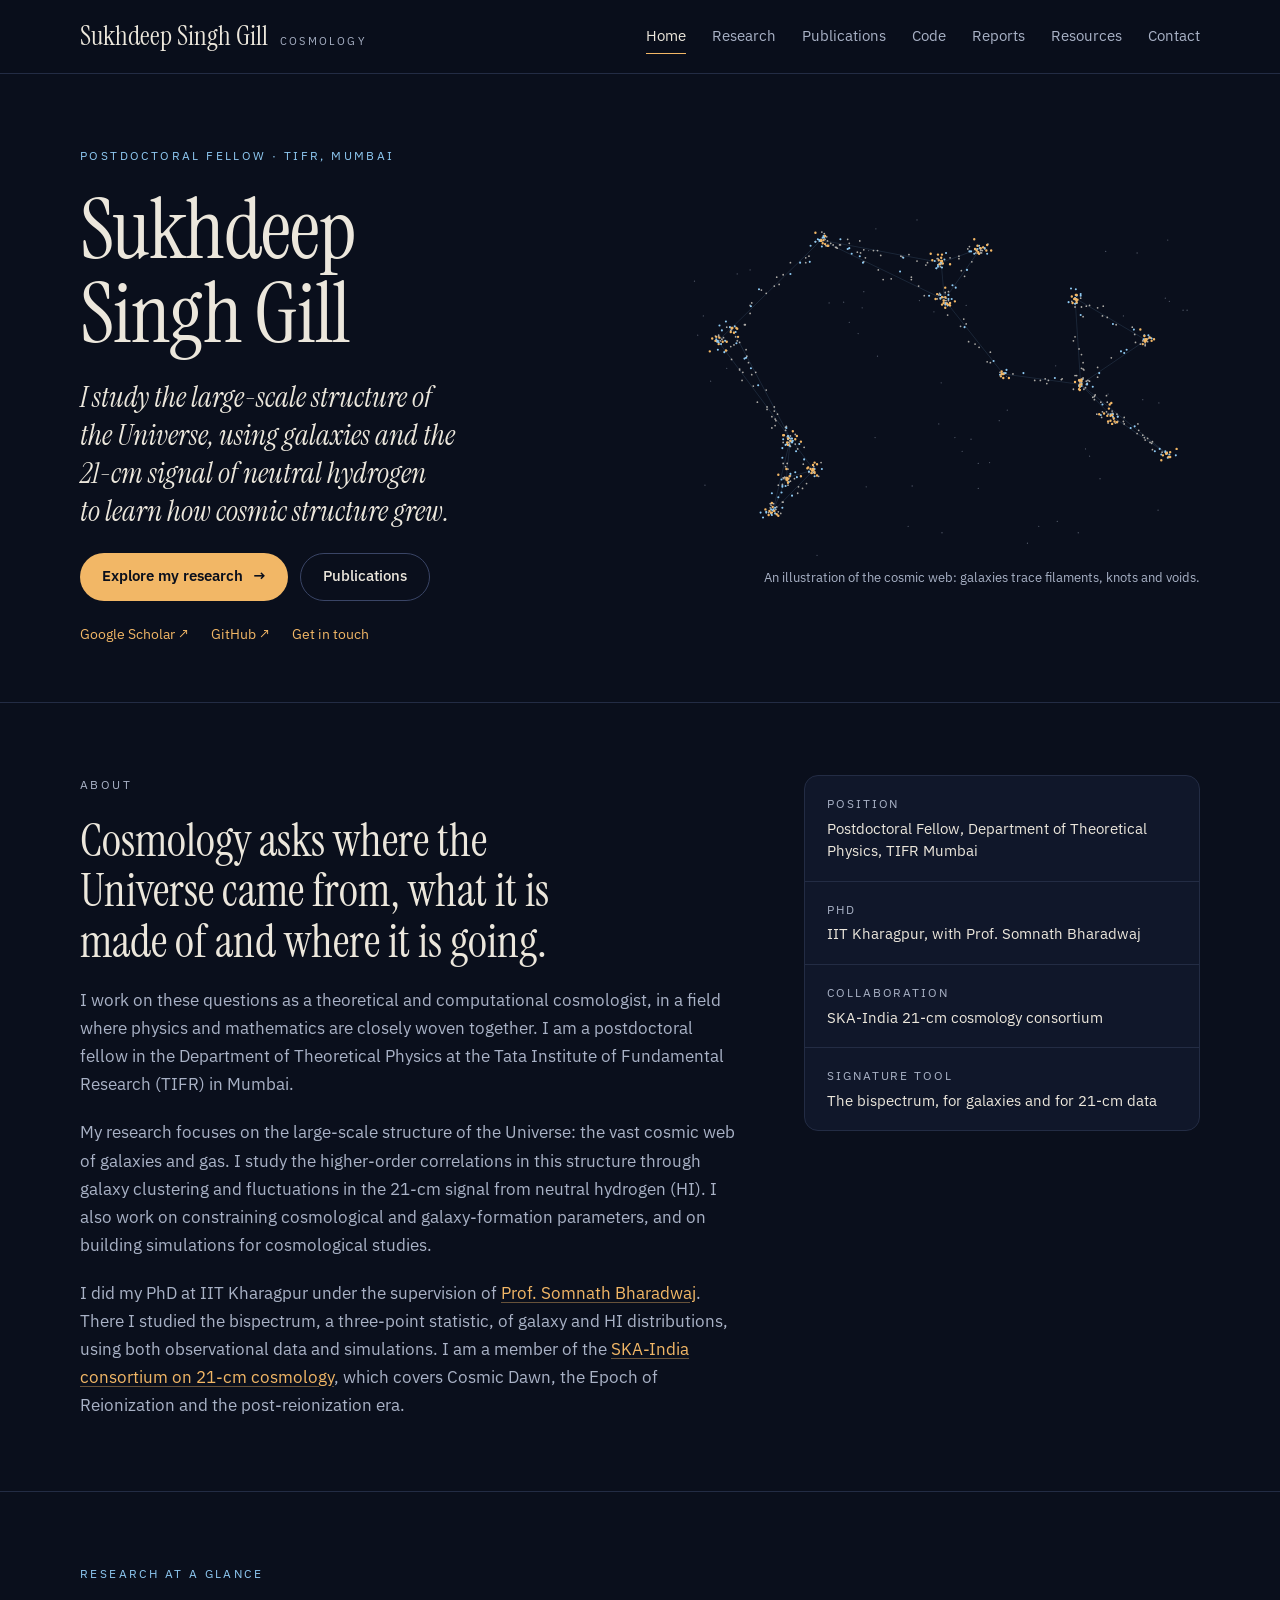
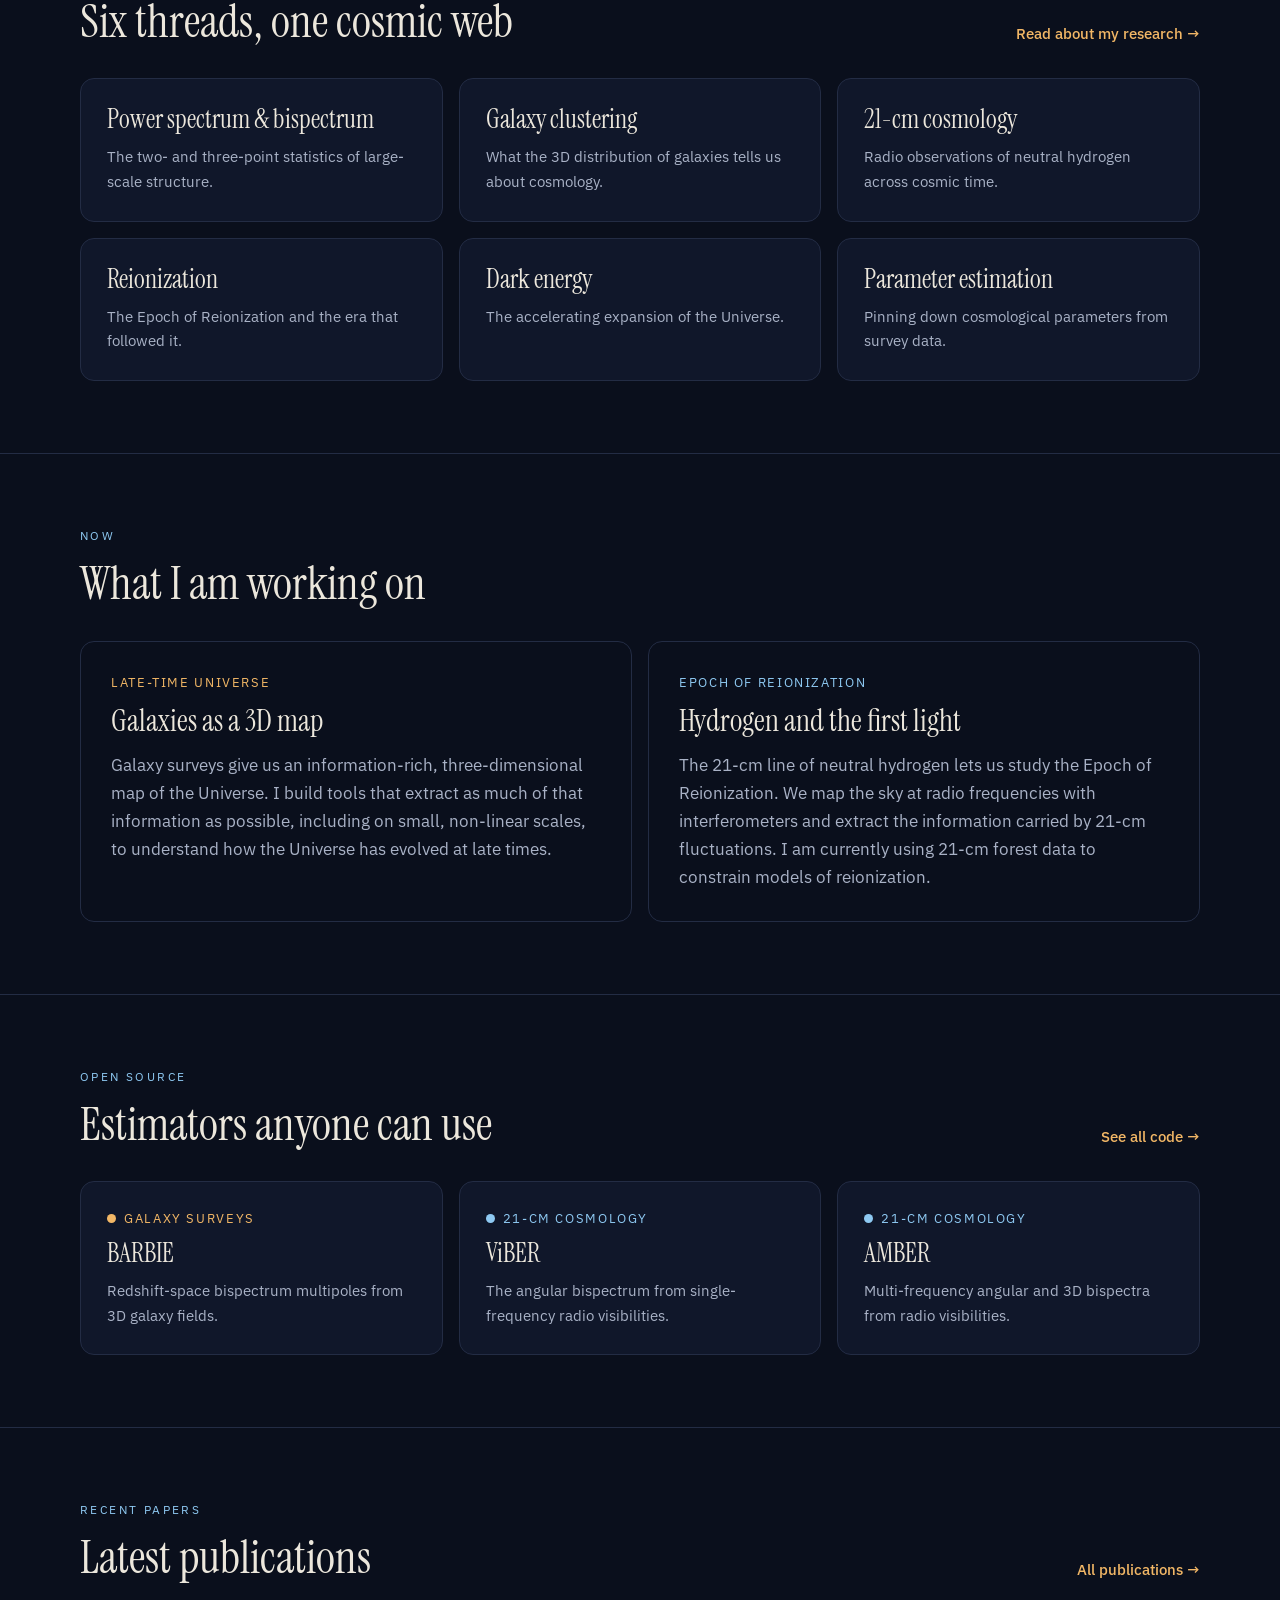
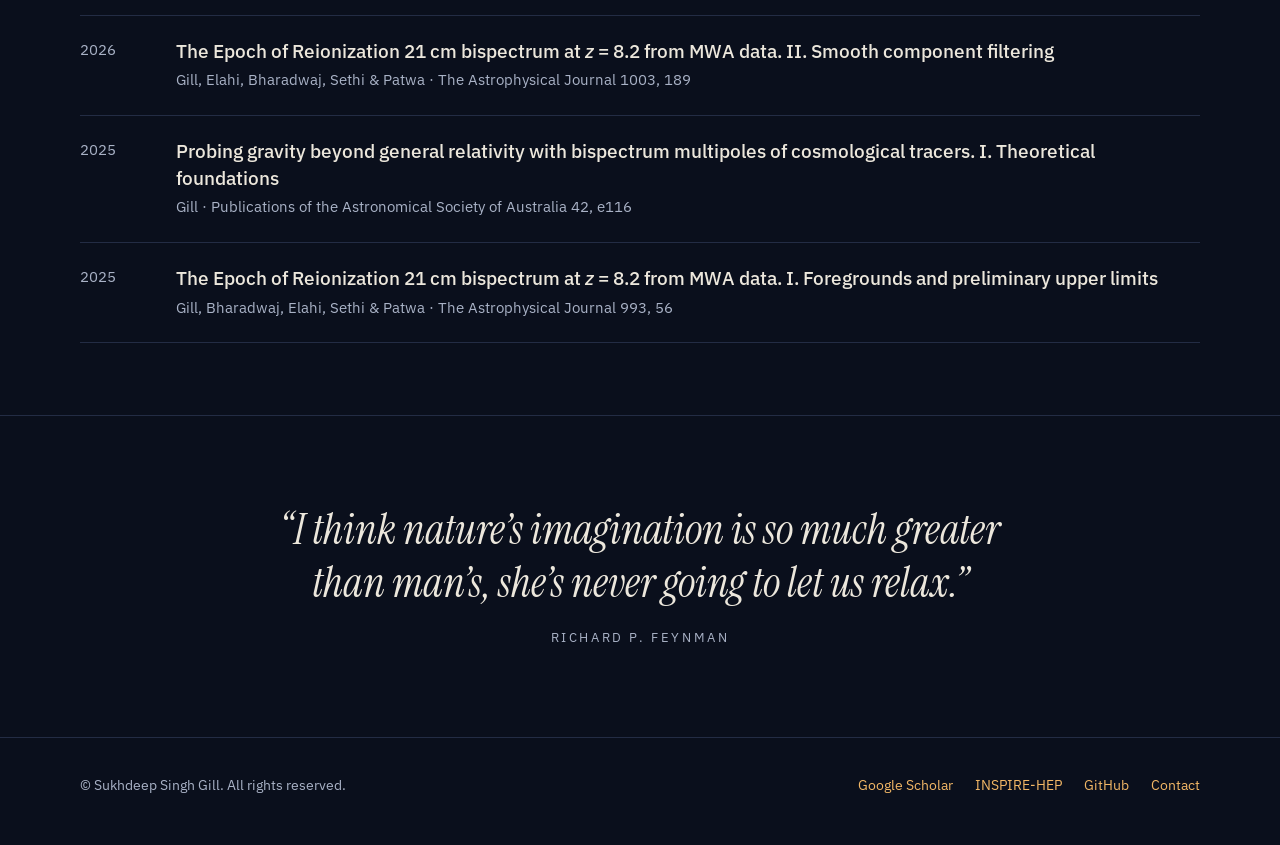
==== index.html @ 11297607 "Launch personal research website Seven pages (Home, Research, Publications, Code, Reports, Resources" ====
<!doctype html>
<html lang="en">
<head>
<meta charset="utf-8">
<meta name="viewport" content="width=device-width, initial-scale=1, viewport-fit=cover">
<title>Sukhdeep Singh Gill · Cosmology</title>
<meta name="description" content="Sukhdeep Singh Gill is a cosmologist at TIFR Mumbai studying the large-scale structure of the Universe with galaxy surveys and the 21-cm signal of neutral hydrogen.">
<meta name="author" content="Sukhdeep Singh Gill">
<meta name="theme-color" content="#0A0F1C">
<meta name="color-scheme" content="dark">
<meta property="og:type" content="website">
<meta property="og:title" content="Sukhdeep Singh Gill · Cosmology">
<meta property="og:description" content="Sukhdeep Singh Gill is a cosmologist at TIFR Mumbai studying the large-scale structure of the Universe with galaxy surveys and the 21-cm signal of neutral hydrogen.">
<meta property="og:url" content="https://sukhdeepsinghgill.github.io/">
<link rel="canonical" href="https://sukhdeepsinghgill.github.io/">
<link rel="icon" href="images/favicon.svg" type="image/svg+xml">
<link rel="preconnect" href="https://fonts.googleapis.com">
<link rel="preconnect" href="https://fonts.gstatic.com" crossorigin>
<link rel="stylesheet" href="https://fonts.googleapis.com/css2?family=IBM+Plex+Sans:ital,wght@0,400;0,500;0,600;1,400&amp;family=Instrument+Serif:ital@0;1&amp;family=STIX+Two+Text:ital,wght@0,400;0,700;1,400&amp;display=swap">
<link rel="stylesheet" href="assets/style.css">
<script>document.documentElement.classList.add('js');</script>
</head>
<body>
<a class="skip-link" href="#main">Skip to content</a>
<header class="site-header">
<div class="wrap">
<a class="brand" href="index.html"><span class="brand-name">Sukhdeep Singh Gill</span><span class="brand-tag">Cosmology</span></a>
<nav class="nav" aria-label="Main">
<a href="index.html" aria-current="page">Home</a>
<a href="research.html">Research</a>
<a href="publications.html">Publications</a>
<a href="code.html">Code</a>
<a href="reports.html">Reports</a>
<a href="resources.html">Resources</a>
<a href="contact.html">Contact</a>
</nav>
</div>
</header>
<main id="main">
<section class="hero">
<div class="wrap">
<div class="hero-text">
<p class="eyebrow rise">Postdoctoral Fellow · TIFR, Mumbai</p>
<h1 class="display rise d1">Sukhdeep Singh Gill</h1>
<p class="lead rise d2">I study the large-scale structure of the Universe, using galaxies and the 21-cm signal of neutral hydrogen to learn how cosmic structure grew.</p>
<div class="actions rise d3">
<a class="btn btn-solid" href="research.html">Explore my research <span class="arrow" aria-hidden="true">→</span></a>
<a class="btn btn-ghost" href="publications.html">Publications</a>
</div>
<p class="inline-links muted rise d4">
<a href="https://scholar.google.com/citations?user=yd1vCpYAAAAJ&amp;hl=en">Google Scholar <span class="arrow ne" aria-hidden="true">↗</span></a>
<a href="https://github.com/sukhdeepsinghgill">GitHub <span class="arrow ne" aria-hidden="true">↗</span></a>
<a href="contact.html">Get in touch</a>
</p>
</div>
<figure class="hero-art rise d2">
<svg viewBox="0 0 640 440" role="img" aria-label="Illustration of the cosmic web: galaxies gathered along thin filaments, with dense knots where filaments meet and nearly empty voids between them.">
<g class="drift">
<path fill="none" stroke="#8EC9F2" stroke-opacity=".16" stroke-width="1" d="M368 56L319 74 M492 225L485 118 M323 120L368 56 M323 120L319 74 M492 225L530 264 M492 225L573 170 M132 292L161 331 M132 292L42 171 M170 46L319 74 M132 292L127 341 M396 212L492 225 M132 292L59 155 M161 331L127 341 M485 118L573 170 M492 225L599 311 M323 120L170 46 M127 341L110 383 M170 46L59 155 M599 311L530 264 M42 171L59 155 M396 212L323 120 M132 292L110 383 M161 331L110 383"/>
<path fill="none" stroke="#A9B2C6" stroke-opacity=".45" stroke-width="1.6" stroke-linecap="round" d="M13 97h0M17 164h0M24 140h0M26 350h0M33 221h0M53 205h0M66 88h0M82 83h0M165 437h0M180 124h0M198 123h0M205 148h0M216 162h0M221 130h0M223 110h0M226 352h0M229 59h0M237 291h0M238 32h0M240 190h0M278 401h0M283 351h0M289 21h0M292 121h0M310 135h0M316 274h0M319 223h0M320 409h0M324 113h0M336 291h0M345 308h0M350 127h0M356 293h0M365 323h0M365 354h0M379 322h0M391 270h0M400 215h0M401 257h0M426 422h0M440 401h0M461 202h0M463 395h0M489 409h0M491 222h0M498 305h0M503 314h0M516 342h0M523 60h0M526 237h0M545 140h0M562 62h0M569 244h0M588 381h0M589 248h0M597 118h0M600 46h0M602 122h0M619 133h0M624 133h0"/>
<path fill="none" stroke="#ECE7DC" stroke-opacity=".72" stroke-width="2.2" stroke-linecap="round" d="M39 165h0M43 164h0M43 166h0M45 171h0M47 169h0M49 167h0M53 154h0M53 183h0M58 158h0M58 178h0M59 157h0M59 194h0M60 155h0M62 176h0M64 166h0M66 171h0M69 173h0M69 206h0M69 207h0M72 220h0M73 210h0M75 151h0M76 151h0M77 182h0M78 190h0M80 198h0M82 127h0M82 137h0M84 124h0M84 213h0M86 227h0M89 210h0M91 247h0M96 108h0M102 112h0M102 232h0M103 253h0M103 256h0M105 384h0M107 373h0M107 378h0M108 375h0M109 265h0M109 279h0M111 373h0M111 382h0M112 103h0M112 253h0M112 258h0M113 268h0M113 276h0M114 270h0M114 380h0M115 92h0M115 377h0M116 262h0M117 350h0M117 383h0M118 101h0M120 385h0M122 349h0M122 371h0M123 89h0M123 297h0M123 323h0M123 341h0M123 371h0M124 342h0M125 340h0M126 278h0M126 282h0M126 327h0M127 277h0M128 290h0M128 323h0M129 289h0M129 330h0M129 350h0M130 297h0M130 342h0M131 292h0M131 299h0M132 74h0M132 289h0M132 302h0M132 338h0M132 345h0M134 296h0M137 342h0M138 287h0M138 299h0M141 305h0M141 360h0M142 352h0M147 354h0M148 324h0M149 303h0M151 68h0M151 74h0M152 348h0M155 66h0M155 334h0M159 335h0M161 327h0M163 48h0M167 339h0M169 47h0M170 45h0M170 322h0M171 36h0M171 47h0M174 38h0M175 45h0M176 53h0M177 42h0M178 47h0M182 50h0M185 52h0M188 55h0M189 55h0M190 56h0M193 52h0M194 52h0M203 45h0M205 50h0M215 61h0M218 47h0M219 62h0M223 58h0M223 73h0M225 68h0M235 59h0M240 59h0M241 83h0M244 65h0M247 95h0M257 94h0M269 66h0M271 67h0M279 64h0M282 92h0M282 95h0M289 72h0M291 103h0M298 115h0M300 77h0M302 74h0M313 81h0M314 69h0M314 119h0M315 69h0M316 76h0M316 114h0M317 112h0M318 74h0M318 76h0M318 79h0M318 119h0M320 72h0M320 75h0M320 116h0M322 117h0M323 121h0M324 111h0M325 118h0M325 121h0M326 124h0M327 139h0M328 110h0M328 121h0M330 68h0M341 66h0M341 69h0M343 153h0M344 84h0M347 144h0M348 91h0M350 150h0M352 57h0M353 172h0M354 54h0M357 73h0M361 175h0M362 57h0M362 62h0M366 179h0M368 57h0M368 59h0M368 62h0M369 62h0M370 59h0M371 55h0M373 57h0M376 197h0M377 51h0M380 185h0M380 198h0M392 210h0M394 212h0M397 212h0M408 212h0M435 220h0M442 220h0M448 218h0M450 224h0M452 220h0M468 219h0M469 218h0M481 122h0M483 171h0M483 231h0M485 129h0M485 166h0M485 214h0M487 114h0M487 124h0M487 214h0M490 181h0M490 219h0M490 220h0M490 226h0M491 222h0M492 118h0M493 129h0M493 188h0M493 205h0M493 222h0M495 141h0M495 198h0M495 206h0M495 217h0M495 218h0M496 207h0M496 231h0M498 229h0M499 128h0M499 221h0M499 225h0M501 220h0M503 127h0M503 221h0M507 241h0M509 240h0M509 244h0M510 238h0M512 262h0M513 130h0M513 204h0M513 216h0M517 247h0M518 266h0M519 140h0M519 259h0M520 128h0M524 239h0M524 259h0M525 142h0M525 247h0M526 262h0M526 273h0M530 192h0M531 258h0M531 261h0M532 261h0M533 268h0M535 273h0M536 151h0M537 262h0M538 265h0M538 271h0M545 271h0M546 266h0M546 274h0M556 154h0M559 163h0M560 173h0M562 286h0M563 274h0M564 282h0M566 175h0M569 171h0M569 288h0M571 291h0M572 175h0M572 177h0M572 294h0M575 172h0M575 292h0M576 168h0M577 166h0M578 297h0M579 167h0M580 298h0M581 296h0M581 306h0M593 309h0M599 309h0"/>
<path class="tw1" fill="none" stroke="#8EC9F2" stroke-width="2.6" stroke-linecap="round" d="M40 169h0M40 171h0M41 172h0M42 171h0M42 182h0M43 173h0M44 152h0M46 175h0M47 158h0M50 185h0M51 171h0M52 147h0M57 154h0M63 153h0M64 160h0M65 174h0M75 193h0M77 192h0M83 128h0M83 205h0M92 226h0M93 107h0M95 384h0M98 390h0M102 383h0M102 384h0M108 380h0M108 385h0M109 360h0M109 387h0M110 381h0M111 380h0M113 378h0M113 385h0M117 365h0M121 343h0M121 359h0M122 304h0M122 316h0M122 351h0M122 352h0M122 378h0M123 293h0M126 300h0M126 351h0M127 279h0M127 341h0M128 299h0M129 289h0M129 293h0M130 291h0M130 346h0M131 301h0M132 88h0M132 295h0M132 336h0M133 292h0M133 296h0M134 292h0M134 297h0M134 363h0M135 295h0M138 334h0M139 308h0M140 340h0M143 299h0M144 74h0M149 318h0M155 333h0M156 73h0M157 53h0M161 334h0M162 330h0M162 339h0M163 48h0M166 45h0M168 46h0M168 47h0M171 54h0M171 330h0M172 43h0M173 41h0M173 42h0M174 43h0M178 53h0M194 45h0M203 57h0M205 56h0M208 63h0M218 66h0M222 74h0M268 85h0M272 68h0M304 115h0M311 72h0M313 81h0M315 77h0M315 79h0M318 114h0M318 118h0M319 74h0M319 75h0M320 80h0M323 70h0M324 124h0M324 126h0M325 62h0M327 127h0M328 114h0M328 119h0M332 119h0M333 102h0M337 105h0M348 154h0M351 83h0M354 60h0M356 60h0M360 63h0M364 57h0M366 53h0M367 56h0M373 56h0M376 63h0M384 196h0M392 213h0M397 211h0M399 211h0M400 207h0M421 211h0M460 217h0M477 123h0M480 106h0M485 118h0M485 125h0M486 107h0M486 119h0M486 120h0M487 115h0M487 124h0M490 227h0M492 113h0M492 115h0M492 139h0M493 224h0M493 227h0M494 219h0M500 224h0M500 225h0M507 228h0M515 211h0M517 263h0M519 250h0M529 262h0M532 150h0M532 262h0M532 265h0M538 265h0M542 184h0M546 186h0M549 182h0M554 279h0M558 157h0M559 277h0M570 169h0M571 164h0M573 169h0M576 164h0M580 168h0M584 308h0M590 305h0M592 312h0M597 308h0M597 309h0M599 311h0M600 316h0M602 312h0M602 315h0M610 313h0"/>
<path class="tw2" fill="none" stroke="#F2B766" stroke-width="3" stroke-linecap="round" d="M32 184h0M35 168h0M39 171h0M40 166h0M43 175h0M44 167h0M48 172h0M52 183h0M53 172h0M58 160h0M59 155h0M60 155h0M62 161h0M65 155h0M66 156h0M67 166h0M101 380h0M105 387h0M106 382h0M108 384h0M109 372h0M109 384h0M110 377h0M112 382h0M115 386h0M117 337h0M117 388h0M123 288h0M124 288h0M127 330h0M127 341h0M127 343h0M128 297h0M128 341h0M128 344h0M129 292h0M129 300h0M129 342h0M129 347h0M131 339h0M132 295h0M135 283h0M138 293h0M140 289h0M145 296h0M145 339h0M153 329h0M154 328h0M157 330h0M158 335h0M159 332h0M160 325h0M160 330h0M161 331h0M162 322h0M162 334h0M162 335h0M163 37h0M165 324h0M165 338h0M170 46h0M170 47h0M172 50h0M173 46h0M175 41h0M175 51h0M178 53h0M179 53h0M306 63h0M308 71h0M312 119h0M314 113h0M315 64h0M316 71h0M317 76h0M319 68h0M319 72h0M320 64h0M320 72h0M320 117h0M320 126h0M321 75h0M322 121h0M322 124h0M324 105h0M324 117h0M324 130h0M326 125h0M328 126h0M330 76h0M330 124h0M330 127h0M336 122h0M360 45h0M361 57h0M363 59h0M364 53h0M365 61h0M365 62h0M366 63h0M368 56h0M371 55h0M375 59h0M376 52h0M381 59h0M393 215h0M394 209h0M394 212h0M395 212h0M396 212h0M396 217h0M403 217h0M481 116h0M482 124h0M484 119h0M485 119h0M485 222h0M486 114h0M486 119h0M487 114h0M487 121h0M487 123h0M488 120h0M490 220h0M490 231h0M491 220h0M491 225h0M491 228h0M491 232h0M492 225h0M493 219h0M493 221h0M493 225h0M515 262h0M521 261h0M525 264h0M526 271h0M527 255h0M528 250h0M529 264h0M529 270h0M530 248h0M531 263h0M531 274h0M533 267h0M534 271h0M537 272h0M566 157h0M569 175h0M571 165h0M571 171h0M572 169h0M572 171h0M572 172h0M573 171h0M574 169h0M578 167h0M580 171h0M583 169h0M592 319h0M594 313h0M598 311h0M599 310h0M601 315h0M603 309h0M603 315h0M611 305h0"/>
</g>
</svg>
<figcaption>An illustration of the cosmic web: galaxies trace filaments, knots and voids.</figcaption>
</figure>
</div>
</section>

<section class="section" aria-labelledby="about-h">
<div class="wrap split reveal">
<div class="main prose">
<p class="eyebrow">About</p>
<h2 id="about-h" class="h2">Cosmology asks where the Universe came from, what it is made of and where it is going.</h2>
<p>I work on these questions as a theoretical and computational cosmologist, in a field where physics and mathematics are closely woven together. I am a postdoctoral fellow in the Department of Theoretical Physics at the Tata Institute of Fundamental Research (TIFR) in Mumbai.</p>
<p>My research focuses on the large-scale structure of the Universe: the vast cosmic web of galaxies and gas. I study the higher-order correlations in this structure through galaxy clustering and fluctuations in the 21-cm signal from neutral hydrogen (HI). I also work on constraining cosmological and galaxy-formation parameters, and on building simulations for cosmological studies.</p>
<p>I did my PhD at IIT Kharagpur under the supervision of <a href="https://sites.google.com/view/somnathbharadwaj/home">Prof. Somnath Bharadwaj</a>. There I studied the bispectrum, a three-point statistic, of galaxy and HI distributions, using both observational data and simulations. I am a member of the <a href="https://sites.google.com/view/eor21cm-india/home">SKA-India consortium on 21-cm cosmology</a>, which covers Cosmic Dawn, the Epoch of Reionization and the post-reionization era.</p>
</div>
<aside class="side facts" aria-label="At a glance">
<div class="portrait"><img src="images/portrait.jpg" alt="Sukhdeep Singh Gill" onerror="this.parentElement.remove()"></div>
<dl>
<div><dt>Position</dt><dd>Postdoctoral Fellow, Department of Theoretical Physics, TIFR Mumbai</dd></div>
<div><dt>PhD</dt><dd>IIT Kharagpur, with Prof. Somnath Bharadwaj</dd></div>
<div><dt>Collaboration</dt><dd>SKA-India 21-cm cosmology consortium</dd></div>
<div><dt>Signature tool</dt><dd>The bispectrum, for galaxies and for 21-cm data</dd></div>
</dl>
</aside>
</div>
</section>

<section class="section" aria-labelledby="areas-h">
<div class="wrap reveal">
<div class="section-head">
<div class="stack">
<p class="eyebrow">Research at a glance</p>
<h2 id="areas-h" class="h2">Six threads, one cosmic web</h2>
</div>
<a class="more" href="research.html">Read about my research <span class="arrow" aria-hidden="true">→</span></a>
</div>
<div class="grid" style="--min: 320px">
<a class="card card-link" href="research.html#idea"><span class="card-title">Power spectrum &amp; bispectrum</span><span class="small muted">The two- and three-point statistics of large-scale structure.</span></a>
<a class="card card-link" href="research.html#built"><span class="card-title">Galaxy clustering</span><span class="small muted">What the 3D distribution of galaxies tells us about cosmology.</span></a>
<a class="card card-link" href="research.html#window"><span class="card-title">21-cm cosmology</span><span class="small muted">Radio observations of neutral hydrogen across cosmic time.</span></a>
<a class="card card-link" href="research.html#window"><span class="card-title">Reionization</span><span class="small muted">The Epoch of Reionization and the era that followed it.</span></a>
<a class="card card-link" href="research.html#idea"><span class="card-title">Dark energy</span><span class="small muted">The accelerating expansion of the Universe.</span></a>
<a class="card card-link" href="research.html#now"><span class="card-title">Parameter estimation</span><span class="small muted">Pinning down cosmological parameters from survey data.</span></a>
</div>
</div>
</section>

<section class="section" aria-labelledby="now-h">
<div class="wrap reveal">
<div class="section-head">
<div class="stack">
<p class="eyebrow">Now</p>
<h2 id="now-h" class="h2">What I am working on</h2>
</div>
</div>
<div class="grid" style="--min: 420px">
<article class="card plain">
<p class="tag amber">Late-time Universe</p>
<h3 class="h3">Galaxies as a 3D map</h3>
<p class="muted">Galaxy surveys give us an information-rich, three-dimensional map of the Universe. I build tools that extract as much of that information as possible, including on small, non-linear scales, to understand how the Universe has evolved at late times.</p>
</article>
<article class="card plain">
<p class="tag blue">Epoch of Reionization</p>
<h3 class="h3">Hydrogen and the first light</h3>
<p class="muted">The 21-cm line of neutral hydrogen lets us study the Epoch of Reionization. We map the sky at radio frequencies with interferometers and extract the information carried by 21-cm fluctuations. I am currently using 21-cm forest data to constrain models of reionization.</p>
</article>
</div>
</div>
</section>

<section class="section" aria-labelledby="code-h">
<div class="wrap reveal">
<div class="section-head">
<div class="stack">
<p class="eyebrow">Open source</p>
<h2 id="code-h" class="h2">Estimators anyone can use</h2>
</div>
<a class="more" href="code.html">See all code <span class="arrow" aria-hidden="true">→</span></a>
</div>
<div class="grid" style="--min: 300px">
<a class="card card-link" href="code.html#barbie"><span class="tag amber"><span class="dot amber"></span>Galaxy surveys</span><span class="card-title">BARBIE</span><span class="small muted">Redshift-space bispectrum multipoles from 3D galaxy fields.</span></a>
<a class="card card-link" href="code.html#viber"><span class="tag blue"><span class="dot blue"></span>21-cm cosmology</span><span class="card-title">ViBER</span><span class="small muted">The angular bispectrum from single-frequency radio visibilities.</span></a>
<a class="card card-link" href="code.html#amber"><span class="tag blue"><span class="dot blue"></span>21-cm cosmology</span><span class="card-title">AMBER</span><span class="small muted">Multi-frequency angular and 3D bispectra from radio visibilities.</span></a>
</div>
</div>
</section>

<section class="section" aria-labelledby="pubs-h">
<div class="wrap reveal">
<div class="section-head">
<div class="stack">
<p class="eyebrow">Recent papers</p>
<h2 id="pubs-h" class="h2">Latest publications</h2>
</div>
<a class="more" href="publications.html">All publications <span class="arrow" aria-hidden="true">→</span></a>
</div>
<ol class="rows">
<li class="pub-row"><span class="yr">2026</span><span class="body"><a href="https://doi.org/10.3847/1538-4357/ae66f4">The Epoch of Reionization 21 cm bispectrum at <i>z</i> = 8.2 from MWA data. II. Smooth component filtering</a><span class="small muted">Gill, Elahi, Bharadwaj, Sethi &amp; Patwa · The Astrophysical Journal 1003, 189</span></span></li>
<li class="pub-row"><span class="yr">2025</span><span class="body"><a href="https://doi.org/10.1017/pasa.2025.10078">Probing gravity beyond general relativity with bispectrum multipoles of cosmological tracers. I. Theoretical foundations</a><span class="small muted">Gill · Publications of the Astronomical Society of Australia 42, e116</span></span></li>
<li class="pub-row"><span class="yr">2025</span><span class="body"><a href="https://doi.org/10.3847/1538-4357/ae0463">The Epoch of Reionization 21 cm bispectrum at <i>z</i> = 8.2 from MWA data. I. Foregrounds and preliminary upper limits</a><span class="small muted">Gill, Bharadwaj, Elahi, Sethi &amp; Patwa · The Astrophysical Journal 993, 56</span></span></li>
</ol>
</div>
</section>

<section class="section quote" aria-label="Quotation">
<figure class="reveal">
<blockquote>“I think nature’s imagination is so much greater than man’s, she’s never going to let us relax.”</blockquote>
<figcaption>Richard P. Feynman</figcaption>
</figure>
</section>
</main>
<footer class="site-footer">
<div class="wrap">
<p>© Sukhdeep Singh Gill. All rights reserved.</p>
<p class="inline-links"><a href="https://scholar.google.com/citations?user=yd1vCpYAAAAJ&amp;hl=en">Google Scholar</a><a href="https://inspirehep.net/authors/2758668">INSPIRE-HEP</a><a href="https://github.com/sukhdeepsinghgill">GitHub</a><a href="contact.html">Contact</a></p>
</div>
</footer>
<script>
(function () {
  var els = [].slice.call(document.querySelectorAll('.reveal'));
  var still = window.matchMedia && window.matchMedia('(prefers-reduced-motion: reduce)').matches;
  if (!('IntersectionObserver' in window) || still) {
    els.forEach(function (e) { e.classList.add('in'); });
    return;
  }
  var io = new IntersectionObserver(function (entries) {
    entries.forEach(function (en) {
      if (en.isIntersecting) { en.target.classList.add('in'); io.unobserve(en.target); }
    });
  }, { rootMargin: '0px 0px -6% 0px', threshold: 0.05 });
  els.forEach(function (e) { io.observe(e); });
})();
</script>
</body>
</html>
---- assets/style.css ----
/* Sukhdeep Singh Gill · Cosmology
   Layout: one centred column (1160px), sticky header, sections divided by hairline rules.
   Look: night-sky ink ground; amber marks galaxy work, blue marks 21-cm work. */

:root {
  --ink: #0A0F1C;
  --panel: #10172A;
  --panel-hi: #141C30;
  --rule: #232C44;
  --rule-hi: #3A4566;
  --star: #ECE7DC;
  --dim: #A9B2C6;
  --blue: #8EC9F2;
  --amber: #F2B766;

  --serif: 'Instrument Serif', Georgia, 'Times New Roman', serif;
  --sans: 'IBM Plex Sans', ui-sans-serif, system-ui, -apple-system, 'Segoe UI', sans-serif;
  --math: 'STIX Two Text', Cambria, 'Times New Roman', serif;

  --ease: cubic-bezier(.2, .7, .2, 1);
  --wrap: 1160px;
  color-scheme: dark;
}

/* ---------- Base ---------- */
*, *::before, *::after { box-sizing: border-box; }
html { scroll-behavior: smooth; -webkit-text-size-adjust: 100%; scroll-padding-top: 96px; }
body {
  margin: 0;
  background: var(--ink);
  color: var(--star);
  font: 400 17px/1.65 var(--sans);
  -webkit-font-smoothing: antialiased;
}
img { max-width: 100%; display: block; }
a { color: var(--amber); text-decoration: none; transition: color .3s ease; }
a:hover { color: var(--star); }
:focus-visible { outline: 2px solid var(--blue); outline-offset: 4px; border-radius: 3px; }
h1, h2, h3, p, ul, ol, dl, dd, figure, blockquote { margin: 0; }
ul, ol { padding: 0; list-style: none; }

.skip-link {
  position: absolute; left: 16px; top: -60px; z-index: 50;
  padding: 10px 16px; border-radius: 8px; background: var(--amber); color: var(--ink); font-weight: 600;
}
.skip-link:focus { top: 12px; color: var(--ink); }

.wrap {
  max-width: var(--wrap);
  margin: 0 auto;
  padding-left: max(20px, env(safe-area-inset-left, 0px));
  padding-right: max(20px, env(safe-area-inset-right, 0px));
}

/* ---------- Header ---------- */
.site-header {
  position: sticky; top: 0; z-index: 20;
  background: rgba(10, 15, 28, .84);
  -webkit-backdrop-filter: blur(12px);
  backdrop-filter: blur(12px);
  border-bottom: 1px solid var(--rule);
  view-transition-name: site-header;
}
.site-header .wrap {
  display: flex; flex-wrap: wrap; align-items: center; justify-content: space-between;
  gap: 8px 32px; padding-block: 16px;
}
.brand { display: flex; align-items: baseline; gap: 12px; color: var(--star); }
.brand:hover { color: var(--star); }
.brand-name { font-family: var(--serif); font-size: 27px; line-height: 1; }
.brand-tag { font-size: 11px; letter-spacing: .2em; text-transform: uppercase; color: var(--dim); }

.nav { display: flex; flex-wrap: wrap; gap: 2px 26px; font-size: 15px; }
.nav a { position: relative; display: inline-block; padding: 8px 0; color: var(--dim); white-space: nowrap; }
.nav a::after {
  content: ""; position: absolute; left: 0; right: 0; bottom: 3px; height: 1px;
  background: var(--amber); transform: scaleX(0); transform-origin: left;
  transition: transform .45s var(--ease);
}
.nav a:hover, .nav a[aria-current="page"] { color: var(--star); }
.nav a:hover::after, .nav a[aria-current="page"]::after { transform: scaleX(1); }

@media (max-width: 720px) {
  .site-header .wrap { padding-block: 12px 4px; }
  .nav {
    width: 100%; flex-wrap: nowrap; overflow-x: auto; gap: 22px;
    scrollbar-width: none; -webkit-mask-image: linear-gradient(90deg, #000 88%, transparent);
    mask-image: linear-gradient(90deg, #000 88%, transparent);
  }
  .nav::-webkit-scrollbar { display: none; }
}

/* ---------- Type ---------- */
.eyebrow { font-size: 12px; letter-spacing: .2em; text-transform: uppercase; color: var(--blue); }
.display {
  font-family: var(--serif); font-weight: 400; font-size: clamp(48px, 7vw, 84px);
  line-height: 1; letter-spacing: -.01em; text-wrap: balance;
}
.lead {
  font-family: var(--serif); font-style: italic; font-size: clamp(22px, 2.5vw, 29px);
  line-height: 1.32; text-wrap: balance; max-width: 36ch;
}
.intro-text { max-width: 60ch; color: var(--dim); }
.h2 { font-family: var(--serif); font-weight: 400; font-size: clamp(34px, 4vw, 46px); line-height: 1.1; text-wrap: balance; }
.h3 { font-family: var(--serif); font-weight: 400; font-size: 30px; line-height: 1.15; }
.h3-sans { font-size: 21px; font-weight: 600; line-height: 1.3; }
.muted { color: var(--dim); }
.small { font-size: 15px; }
.prose { max-width: 66ch; display: flex; flex-direction: column; gap: 20px; }
.prose p { color: var(--dim); }
.prose p a { text-decoration: underline; text-decoration-color: rgba(242, 183, 102, .4); text-underline-offset: 3px; }

/* ---------- Layout ---------- */
.section { border-top: 1px solid var(--rule); }
.section > .wrap { padding-block: 72px; }
.page-intro > .wrap { padding-block: 72px 48px; display: flex; flex-direction: column; gap: 22px; }
.stack { display: flex; flex-direction: column; gap: var(--gap, 16px); }
.section-head { display: flex; flex-wrap: wrap; align-items: flex-end; justify-content: space-between; gap: 16px; margin-bottom: 32px; }
.section-head .stack { --gap: 12px; }
.split { display: flex; flex-wrap: wrap; gap: 48px 64px; }
.split > .main { flex: 999 1 520px; min-width: 0; }
.split > .side { flex: 1 1 340px; min-width: 0; align-self: flex-start; }
.grid { display: grid; gap: 16px; grid-template-columns: repeat(auto-fit, minmax(min(100%, var(--min, 300px)), 1fr)); }
.grid.fill { grid-template-columns: repeat(auto-fill, minmax(min(100%, var(--min, 300px)), 1fr)); }

/* ---------- Buttons, chips, links ---------- */
.actions { display: flex; flex-wrap: wrap; gap: 12px; }
.btn {
  display: inline-flex; align-items: center; gap: 10px; min-height: 48px; padding: 0 22px;
  border-radius: 999px; font-weight: 600; font-size: 15px;
  transition: transform .3s ease, filter .3s ease, border-color .3s ease, color .3s ease;
}
.btn:hover { transform: translateY(-2px); }
.btn-solid { background: var(--amber); color: var(--ink); }
.btn-solid:hover { color: var(--ink); filter: brightness(1.1); }
.btn-ghost { border: 1px solid var(--rule-hi); color: var(--star); font-weight: 500; }
.btn-ghost:hover { border-color: var(--amber); color: var(--amber); }

.chips { display: flex; flex-wrap: wrap; gap: 10px; }
.chip {
  display: inline-flex; align-items: center; gap: 8px; min-height: 44px; padding: 0 16px;
  border: 1px solid var(--rule); border-radius: 999px; color: var(--dim); font-size: 14px;
  transition: border-color .3s ease, color .3s ease, background-color .3s ease;
}
.chip:hover { border-color: var(--amber); color: var(--star); background: var(--panel-hi); }

.arrow { display: inline-block; transition: transform .3s ease; }
a:hover .arrow { transform: translateX(5px); }
a:hover .arrow.ne { transform: translate(3px, -3px); }
.more { font-size: 15px; font-weight: 500; }
.inline-links { display: flex; flex-wrap: wrap; gap: 6px 22px; font-size: 14px; }

/* ---------- Cards ---------- */
.card {
  display: flex; flex-direction: column; gap: 10px; padding: 26px;
  border: 1px solid var(--rule); border-radius: 14px; background: var(--panel); color: var(--star);
}
.card.plain { background: transparent; padding: 30px; gap: 12px; }
.card-link { transition: transform .45s var(--ease), border-color .45s ease, background-color .45s ease; }
.card-link:hover { transform: translateY(-4px); border-color: var(--amber); background: var(--panel-hi); color: var(--star); }
.card-title { font-family: var(--serif); font-size: 26px; line-height: 1.15; }
.card .grow { flex: 1 1 auto; }

.tag { display: flex; align-items: center; gap: 8px; font-size: 12.5px; letter-spacing: .13em; text-transform: uppercase; color: var(--dim); }
.tag.amber { color: var(--amber); }
.tag.blue { color: var(--blue); }
.dot { width: 9px; height: 9px; border-radius: 50%; flex: none; display: inline-block; background: var(--star); }
.dot.amber { background: var(--amber); }
.dot.blue { background: var(--blue); }
.key { display: flex; flex-wrap: wrap; gap: 8px 24px; font-size: 14px; color: var(--dim); }
.key li { display: flex; align-items: center; gap: 8px; }

/* ---------- Hero ---------- */
.hero > .wrap { padding-block: 72px 56px; display: flex; flex-wrap: wrap; align-items: center; gap: 48px; }
.hero-text { flex: 1 1 460px; min-width: 0; display: flex; flex-direction: column; gap: 22px; }
.hero-art { flex: 1 1 420px; min-width: 0; display: flex; flex-direction: column; gap: 10px; }
.hero-art svg { width: 100%; height: auto; display: block; }
.hero-art figcaption { font-size: 13px; color: var(--dim); text-align: right; }

/* ---------- Facts panel ---------- */
.facts { border: 1px solid var(--rule); border-radius: 14px; background: var(--panel); overflow: hidden; }
.facts .portrait { aspect-ratio: 4 / 3; border-bottom: 1px solid var(--rule); }
.facts .portrait img { width: 100%; height: 100%; object-fit: cover; }
.facts dl > div { padding: 18px 22px; border-bottom: 1px solid var(--rule); }
.facts dl > div:last-child { border-bottom: 0; }
.facts dt { font-size: 12px; letter-spacing: .16em; text-transform: uppercase; color: var(--dim); }
.facts dd { margin-top: 4px; font-size: 15px; line-height: 1.5; }

/* ---------- Ruled lists ---------- */
.rows > li { border-top: 1px solid var(--rule); }
.rows > li:last-child { border-bottom: 1px solid var(--rule); }
.pub-row { display: flex; flex-wrap: wrap; gap: 6px 32px; padding: 22px 0; }
.pub-row .yr { flex: 0 0 64px; font-size: 15px; color: var(--dim); font-variant-numeric: tabular-nums; }
.pub-row .body { flex: 1 1 520px; min-width: 0; display: flex; flex-direction: column; gap: 4px; }
.pub-row .body a { color: var(--star); font-size: 19px; font-weight: 500; line-height: 1.4; }
.pub-row .body a:hover { color: var(--amber); }

.link-row {
  display: flex; flex-wrap: wrap; align-items: center; justify-content: space-between; gap: 8px 24px;
  padding: 18px 0; transition: background-color .35s ease, padding .35s var(--ease);
}
.link-row:hover { background: var(--panel); padding-left: 14px; padding-right: 14px; }
.link-row > span { flex: 1 1 460px; min-width: 0; }
.link-row a { font-size: 15px; white-space: nowrap; }

.subject-row { display: flex; flex-wrap: wrap; gap: 8px 32px; padding: 20px 0; }
.subject-row h3 { flex: 0 0 220px; font-size: 13px; letter-spacing: .16em; text-transform: uppercase; font-weight: 500; color: var(--blue); padding-top: 4px; }
.subject-row ul { flex: 1 1 520px; min-width: 0; display: flex; flex-direction: column; gap: 10px; }
.subject-row em { font-style: italic; }

/* ---------- Timeline of contributions ---------- */
.contrib { display: flex; flex-wrap: wrap; gap: 8px 40px; padding: 28px 0; }
.contrib .yr { flex: 0 0 100px; font-family: var(--serif); font-size: 34px; line-height: 1; color: var(--dim); font-variant-numeric: tabular-nums; }
.contrib .body { flex: 1 1 560px; min-width: 0; max-width: 72ch; display: flex; flex-direction: column; gap: 10px; }
.contrib .body p { color: var(--dim); }

/* ---------- Publications ---------- */
.year-group { display: flex; flex-wrap: wrap; gap: 12px 40px; padding: 36px 0; border-top: 1px solid var(--rule); }
.year-group:last-child { border-bottom: 1px solid var(--rule); }
.year-group > h2 { flex: 0 0 120px; font-family: var(--serif); font-weight: 400; font-size: 48px; line-height: 1; color: var(--dim); font-variant-numeric: tabular-nums; }
.year-group > .papers { flex: 1 1 640px; min-width: 0; display: flex; flex-direction: column; gap: 8px; }
.paper {
  display: flex; flex-direction: column; gap: 10px; padding: 24px; border: 1px solid transparent; border-radius: 14px;
  transition: border-color .45s ease, background-color .45s ease, transform .45s var(--ease);
}
.paper:hover { border-color: var(--rule-hi); background: var(--panel); transform: translateX(4px); }
.paper h3 { font-size: 21px; font-weight: 500; line-height: 1.35; }
.paper h3 a { color: var(--star); }
.paper h3 a:hover { color: var(--amber); }
.paper .authors, .paper .venue { font-size: 15px; color: var(--dim); }
.paper .venue { font-style: italic; }
.me { color: var(--star); font-weight: 600; }
.paper .chips { padding-top: 4px; gap: 8px; }

/* ---------- Math ---------- */
.math { font-family: var(--math); }
.eq { overflow-x: auto; }
.eq p { font-family: var(--math); font-size: 19px; line-height: 1.6; color: var(--star); }
.eq .nw { white-space: nowrap; }
.eq.big p { white-space: nowrap; }
.eq.big p { font-size: 26px; }
.frac { display: inline-flex; flex-direction: column; align-items: center; vertical-align: middle; line-height: 1.2; }
.frac > span { padding: 0 4px; }
.frac > span + span { border-top: 1px solid currentColor; }
.panel { display: flex; flex-direction: column; gap: 18px; padding: 30px; border: 1px solid var(--rule); border-radius: 16px; background: var(--panel); }
.panel .note { font-size: 14px; color: var(--dim); }
.panel .note.ruled { border-top: 1px solid var(--rule); padding-top: 16px; }
.panel svg { width: 100%; max-width: 300px; height: auto; align-self: center; display: block; }

/* ---------- Cosmic timeline ---------- */
.cosmic-timeline { display: grid; grid-template-columns: repeat(auto-fit, minmax(min(100%, 160px), 1fr)); margin-top: 40px; }
.cosmic-timeline li { display: flex; flex-direction: column; gap: 8px; padding: 0 16px 24px 0; border-top: 2px solid var(--rule); }
.cosmic-timeline .pt { width: 12px; height: 12px; margin-top: -7px; border-radius: 50%; background: var(--star); }
.cosmic-timeline .pt.blue { background: var(--blue); }
.cosmic-timeline .pt.amber { background: var(--amber); }
.cosmic-timeline .when { font-size: 14px; color: var(--dim); }
.cosmic-timeline .what { font-weight: 600; font-size: 16px; line-height: 1.3; }
.cosmic-timeline .why { font-size: 14px; color: var(--dim); line-height: 1.5; }

/* ---------- Figures ---------- */
.gallery { --min: 330px; row-gap: 32px; column-gap: 20px; }
.gallery figure { display: flex; flex-direction: column; gap: 14px; }
.frame {
  aspect-ratio: 4 / 3; max-width: 100%; border: 1px solid var(--rule); border-radius: 12px;
  background: var(--panel); overflow: hidden; display: flex; align-items: center; justify-content: center;
}
.frame img { width: 100%; height: 100%; object-fit: cover; }
.frame svg { width: 100%; height: 100%; display: block; padding: 12px; }
.gallery figcaption { font-size: 15px; line-height: 1.6; color: var(--dim); }
.gallery figcaption strong { color: var(--star); font-weight: 600; }

/* ---------- Code page ---------- */
.repo { gap: 14px; padding: 30px; }
.repo .name { font-family: var(--serif); font-size: 40px; line-height: 1; }
.repo .full { font-size: 14px; color: var(--dim); letter-spacing: .02em; }
.io { display: grid; grid-template-columns: auto 1fr; gap: 6px 16px; font-size: 15px; padding: 14px 0; border-block: 1px solid var(--rule); }
.io dt { color: var(--dim); font-size: 12px; letter-spacing: .14em; text-transform: uppercase; padding-top: 3px; }
.io dd { color: var(--star); }

/* ---------- Reports & surveys ---------- */
.report { min-height: 180px; justify-content: space-between; gap: 28px; }
.name-sm { font-family: var(--serif); font-weight: 400; font-size: 34px; line-height: 1; }
button.btn { border: 1px solid var(--rule-hi); }

/* ---------- Contact ---------- */
.big-line { font-family: var(--serif); font-size: clamp(24px, 2.6vw, 30px); line-height: 1.2; overflow-wrap: anywhere; }
.contact-list li { padding: 12px 0; border-bottom: 1px solid var(--rule); }
.contact-list li:last-child { border-bottom: 0; }
.contact-list a { display: flex; justify-content: space-between; align-items: center; gap: 16px; min-height: 32px; color: var(--star); font-size: 18px; }
.contact-list a:hover { color: var(--amber); }
.contact-list .arrow { color: var(--amber); }
address { font-style: normal; display: flex; flex-direction: column; gap: 2px; }

/* ---------- Quote ---------- */
.quote > figure { max-width: 900px; margin: 0 auto; padding: 88px max(20px, env(safe-area-inset-right, 0px)) 88px max(20px, env(safe-area-inset-left, 0px)); display: flex; flex-direction: column; gap: 18px; text-align: center; }
.quote blockquote { font-family: var(--serif); font-style: italic; font-size: clamp(28px, 3.6vw, 42px); line-height: 1.25; text-wrap: balance; }
.quote figcaption { font-size: 13px; letter-spacing: .2em; text-transform: uppercase; color: var(--dim); }

/* ---------- Footer ---------- */
.site-footer { border-top: 1px solid var(--rule); }
.site-footer .wrap { padding-block: 36px 48px; display: flex; flex-wrap: wrap; justify-content: space-between; gap: 16px 32px; font-size: 14px; color: var(--dim); }

/* ---------- Motion ---------- */
@keyframes rise { from { opacity: 0; transform: translateY(18px); } to { opacity: 1; transform: none; } }
@keyframes twinkle { 0%, 100% { opacity: .3; } 50% { opacity: 1; } }
@keyframes drift { from { transform: translate(0, 0); } to { transform: translate(-12px, 8px); } }

.rise { animation: rise .9s var(--ease) both; }
.d1 { animation-delay: .1s; } .d2 { animation-delay: .2s; } .d3 { animation-delay: .3s; } .d4 { animation-delay: .4s; }
.tw1 { animation: twinkle 4.5s ease-in-out infinite; }
.tw2 { animation: twinkle 6s ease-in-out 1.5s infinite; }
.drift { animation: drift 22s ease-in-out infinite alternate; }

/* Scroll reveal: only hidden once the page script has confirmed it can reveal them */
.js .reveal { opacity: 0; transform: translateY(24px); transition: opacity .8s var(--ease), transform .8s var(--ease); }
.js .reveal.in { opacity: 1; transform: none; }

/* Smooth cross-fade between pages (Chrome, Edge, Safari 18.2+; other browsers just load normally) */
@view-transition { navigation: auto; }
::view-transition-old(root) { animation: vt-out .28s var(--ease) both; }
::view-transition-new(root) { animation: vt-in .5s var(--ease) both; }
@keyframes vt-out { to { opacity: 0; transform: translateY(-8px); } }
@keyframes vt-in { from { opacity: 0; transform: translateY(14px); } }

@media (prefers-reduced-motion: reduce) {
  html { scroll-behavior: auto; }
  *, *::before, *::after { animation: none !important; transition: none !important; }
  .js .reveal { opacity: 1; transform: none; }
  ::view-transition-group(*), ::view-transition-old(*), ::view-transition-new(*) { animation: none !important; }
}
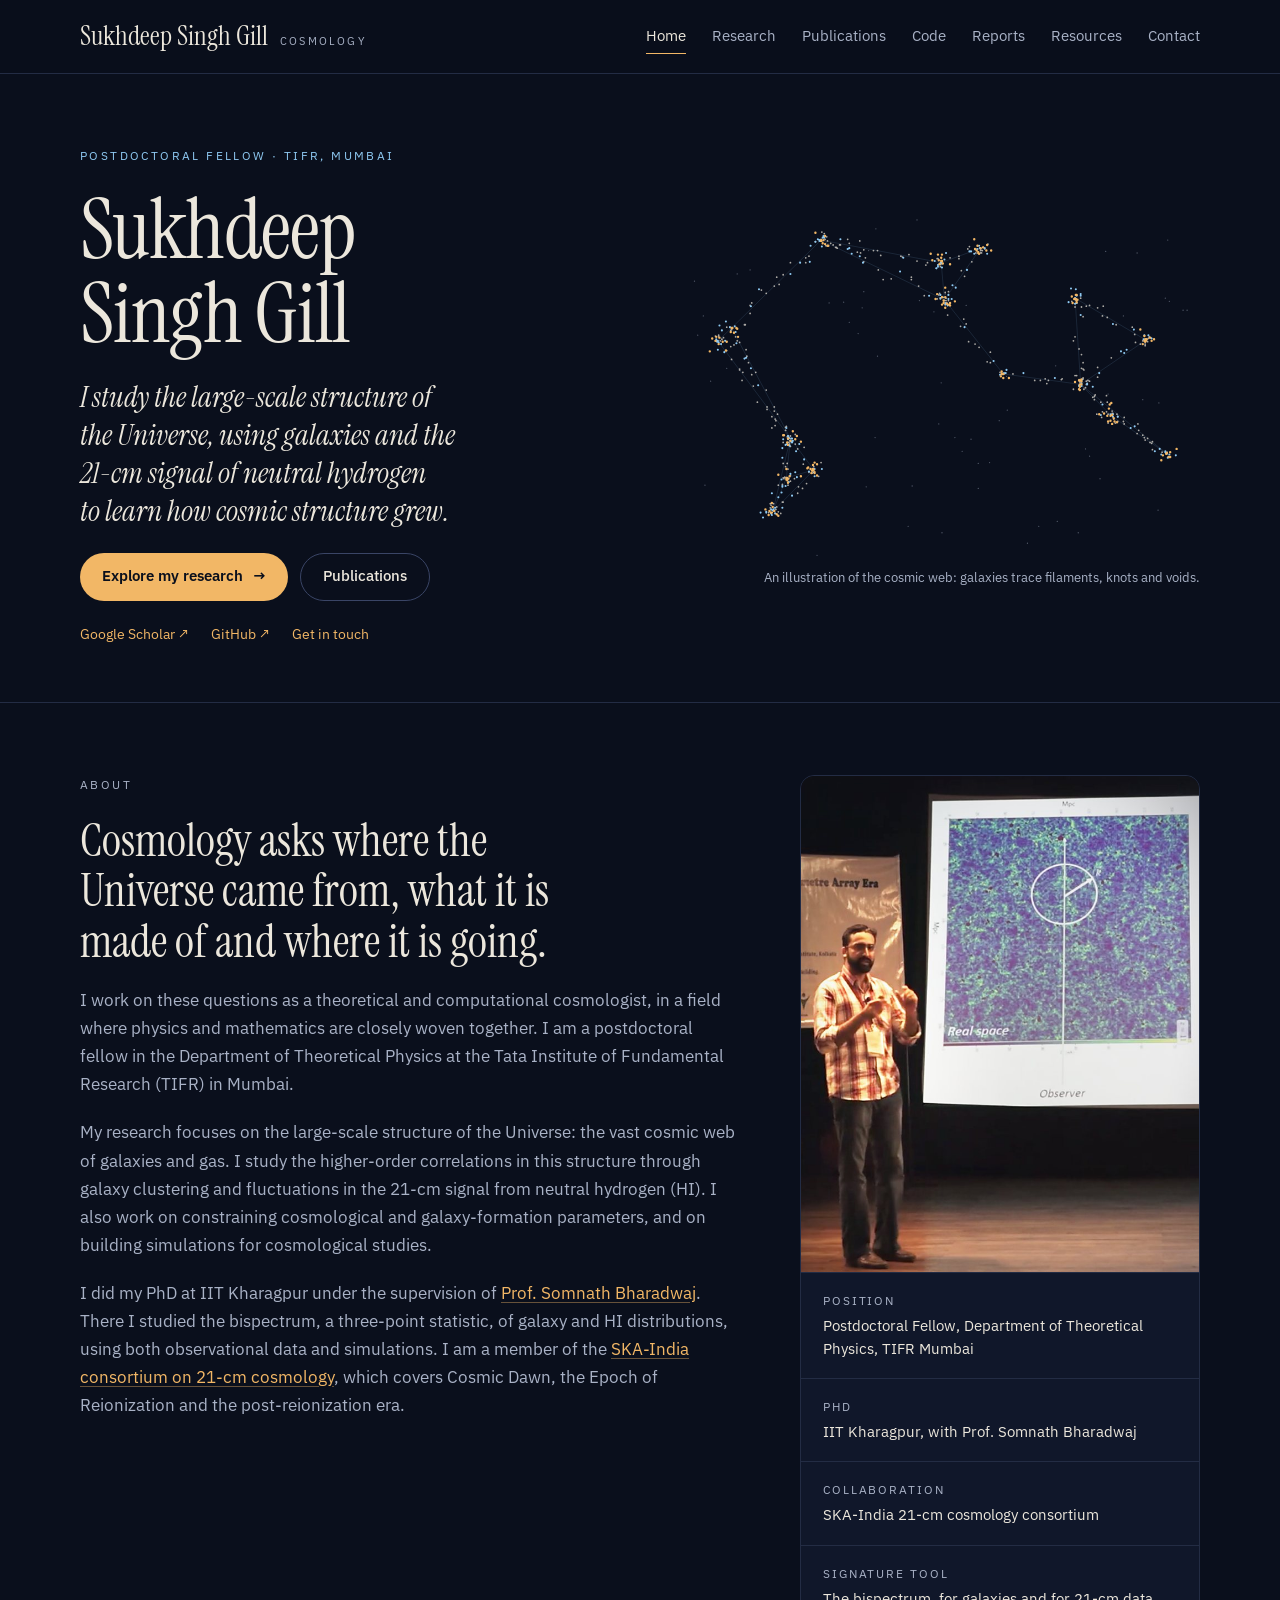
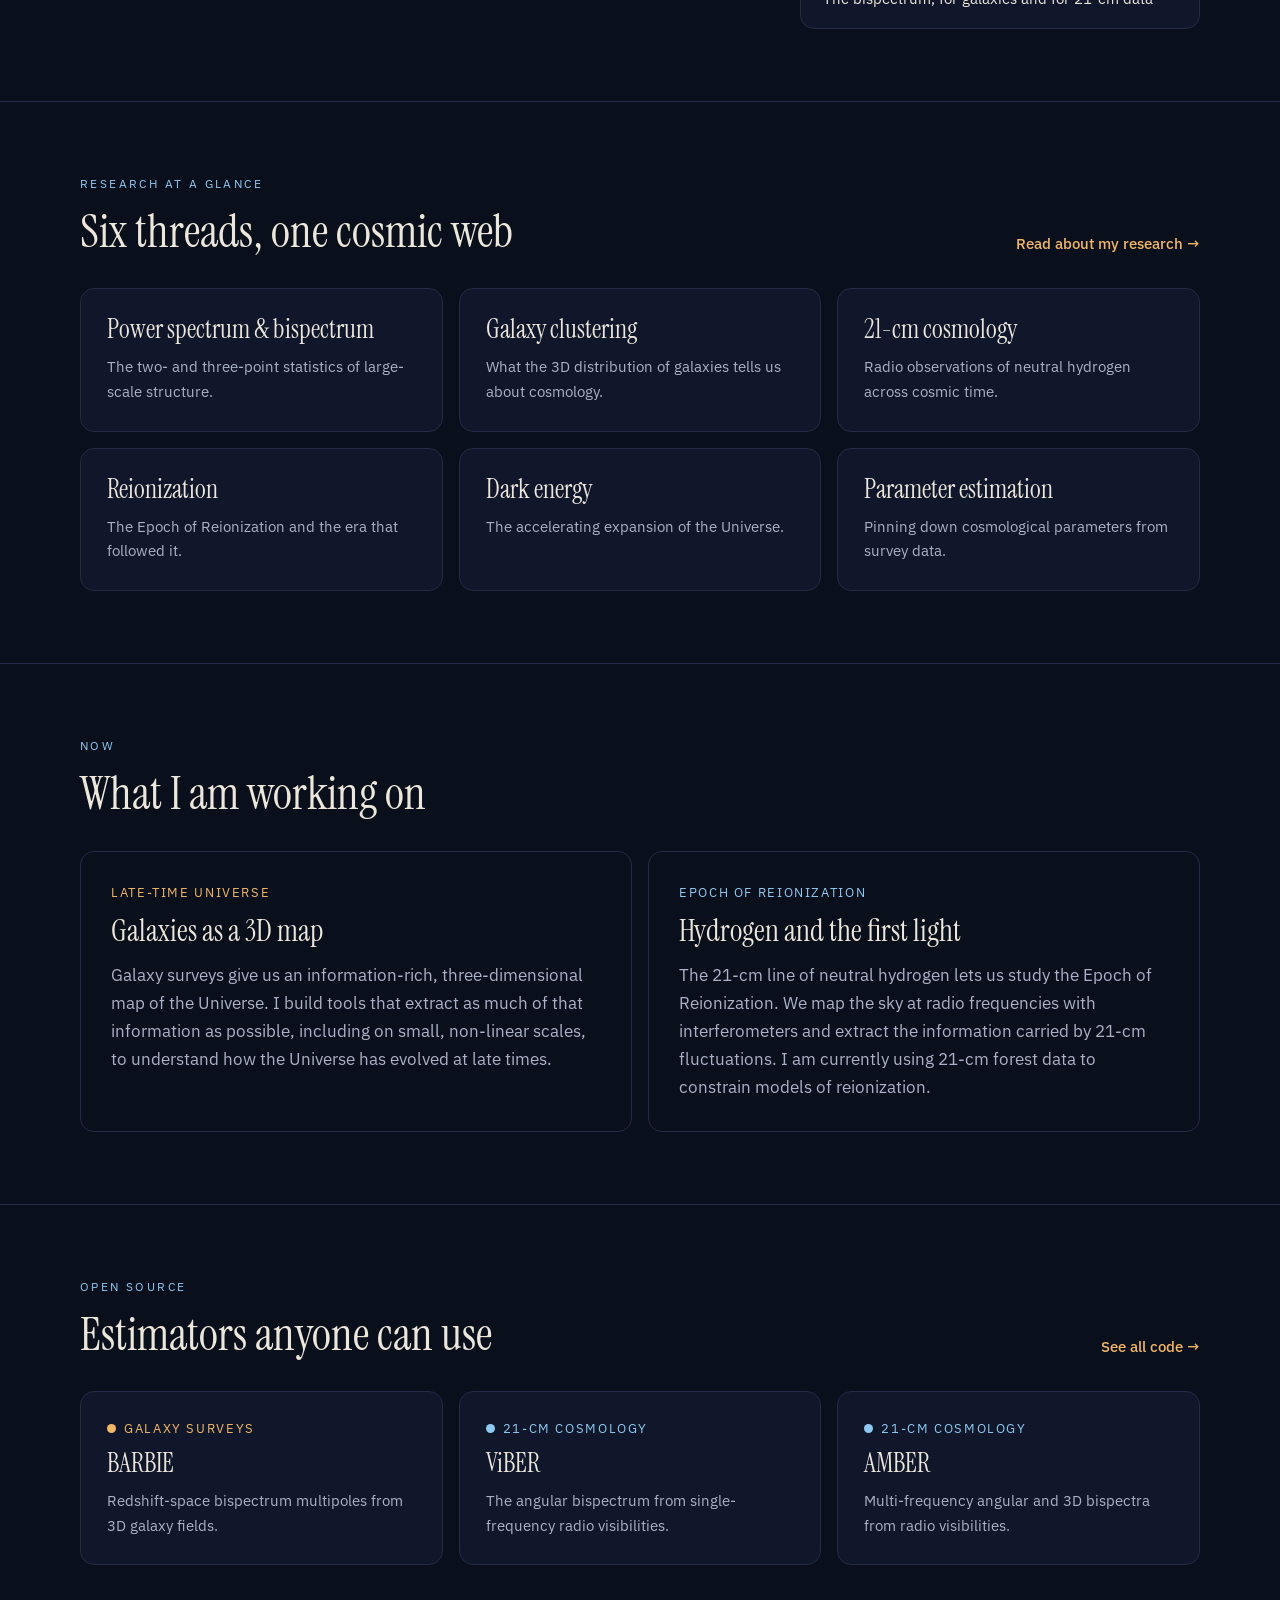
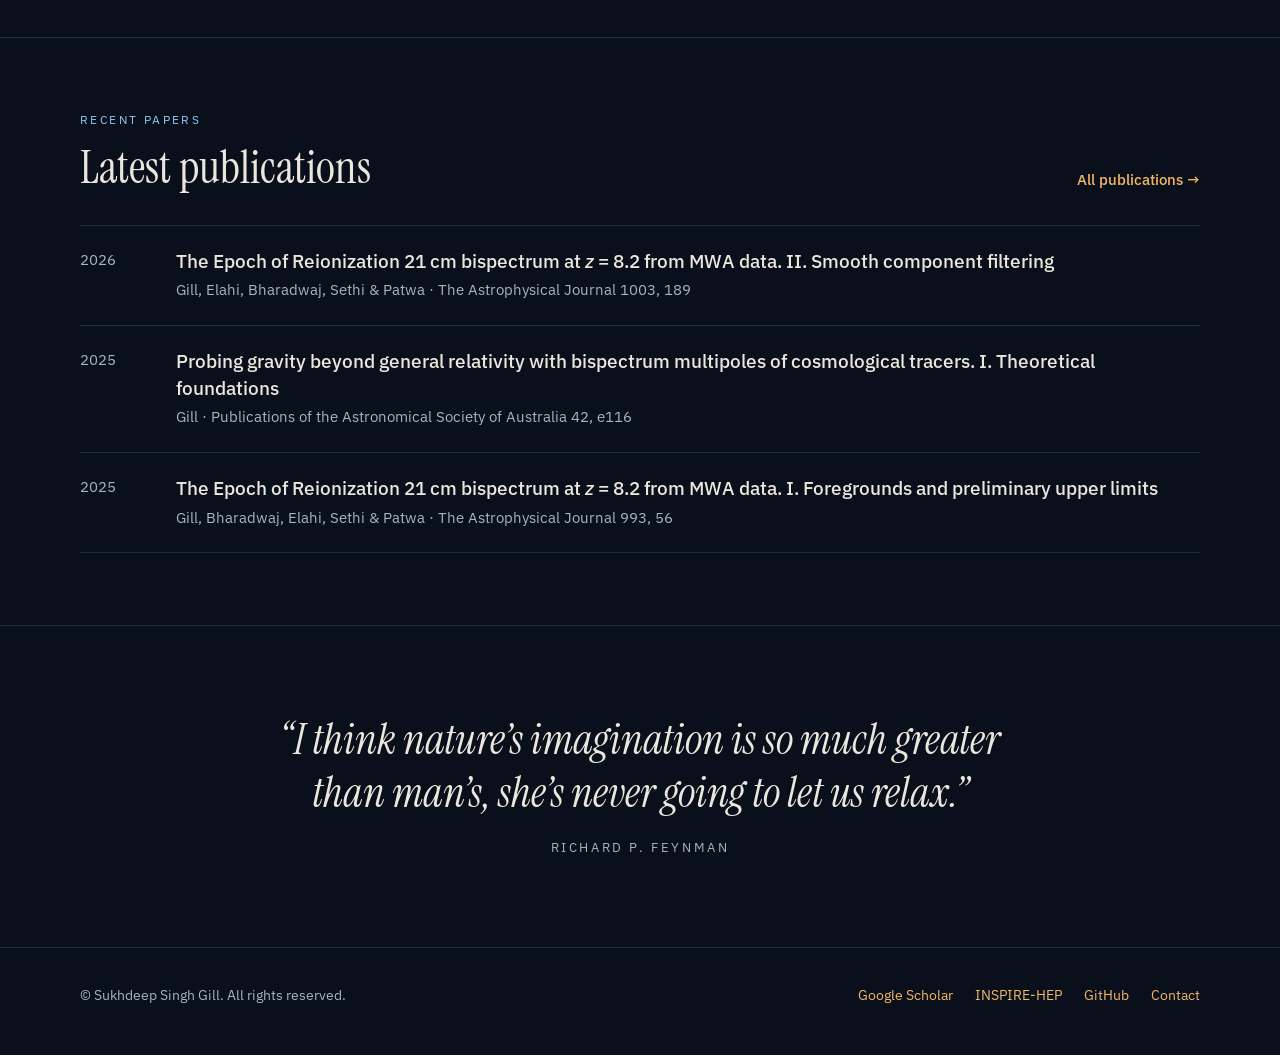
==== commit bce3bcb6: "Add speaker photo to the Home page Cropped to 4:5, lifted the exposure on the speaker, rolled off th" ====
--- a/index.html
+++ b/index.html
@@ -77,8 +77,8 @@
 <p>My research focuses on the large-scale structure of the Universe: the vast cosmic web of galaxies and gas. I study the higher-order correlations in this structure through galaxy clustering and fluctuations in the 21-cm signal from neutral hydrogen (HI). I also work on constraining cosmological and galaxy-formation parameters, and on building simulations for cosmological studies.</p>
 <p>I did my PhD at IIT Kharagpur under the supervision of <a href="https://sites.google.com/view/somnathbharadwaj/home">Prof. Somnath Bharadwaj</a>. There I studied the bispectrum, a three-point statistic, of galaxy and HI distributions, using both observational data and simulations. I am a member of the <a href="https://sites.google.com/view/eor21cm-india/home">SKA-India consortium on 21-cm cosmology</a>, which covers Cosmic Dawn, the Epoch of Reionization and the post-reionization era.</p>
 </div>
-<aside class="side facts" aria-label="At a glance">
-<div class="portrait"><img src="images/portrait.jpg" alt="Sukhdeep Singh Gill" onerror="this.parentElement.remove()"></div>
+<aside class="side facts" style="flex-basis: 400px" aria-label="At a glance">
+<div class="portrait"><img src="images/portrait.jpg" width="720" height="900" alt="Sukhdeep Singh Gill giving a talk on stage, beside a projected map of a simulated cosmological field with an observer line of sight." onerror="this.parentElement.remove()"></div>
 <dl>
 <div><dt>Position</dt><dd>Postdoctoral Fellow, Department of Theoretical Physics, TIFR Mumbai</dd></div>
 <div><dt>PhD</dt><dd>IIT Kharagpur, with Prof. Somnath Bharadwaj</dd></div>
--- a/assets/style.css
+++ b/assets/style.css
@@ -179,7 +179,7 @@
 
 /* ---------- Facts panel ---------- */
 .facts { border: 1px solid var(--rule); border-radius: 14px; background: var(--panel); overflow: hidden; }
-.facts .portrait { aspect-ratio: 4 / 3; border-bottom: 1px solid var(--rule); }
+.facts .portrait { aspect-ratio: 4 / 5; border-bottom: 1px solid var(--rule); background: var(--ink); }
 .facts .portrait img { width: 100%; height: 100%; object-fit: cover; }
 .facts dl > div { padding: 18px 22px; border-bottom: 1px solid var(--rule); }
 .facts dl > div:last-child { border-bottom: 0; }
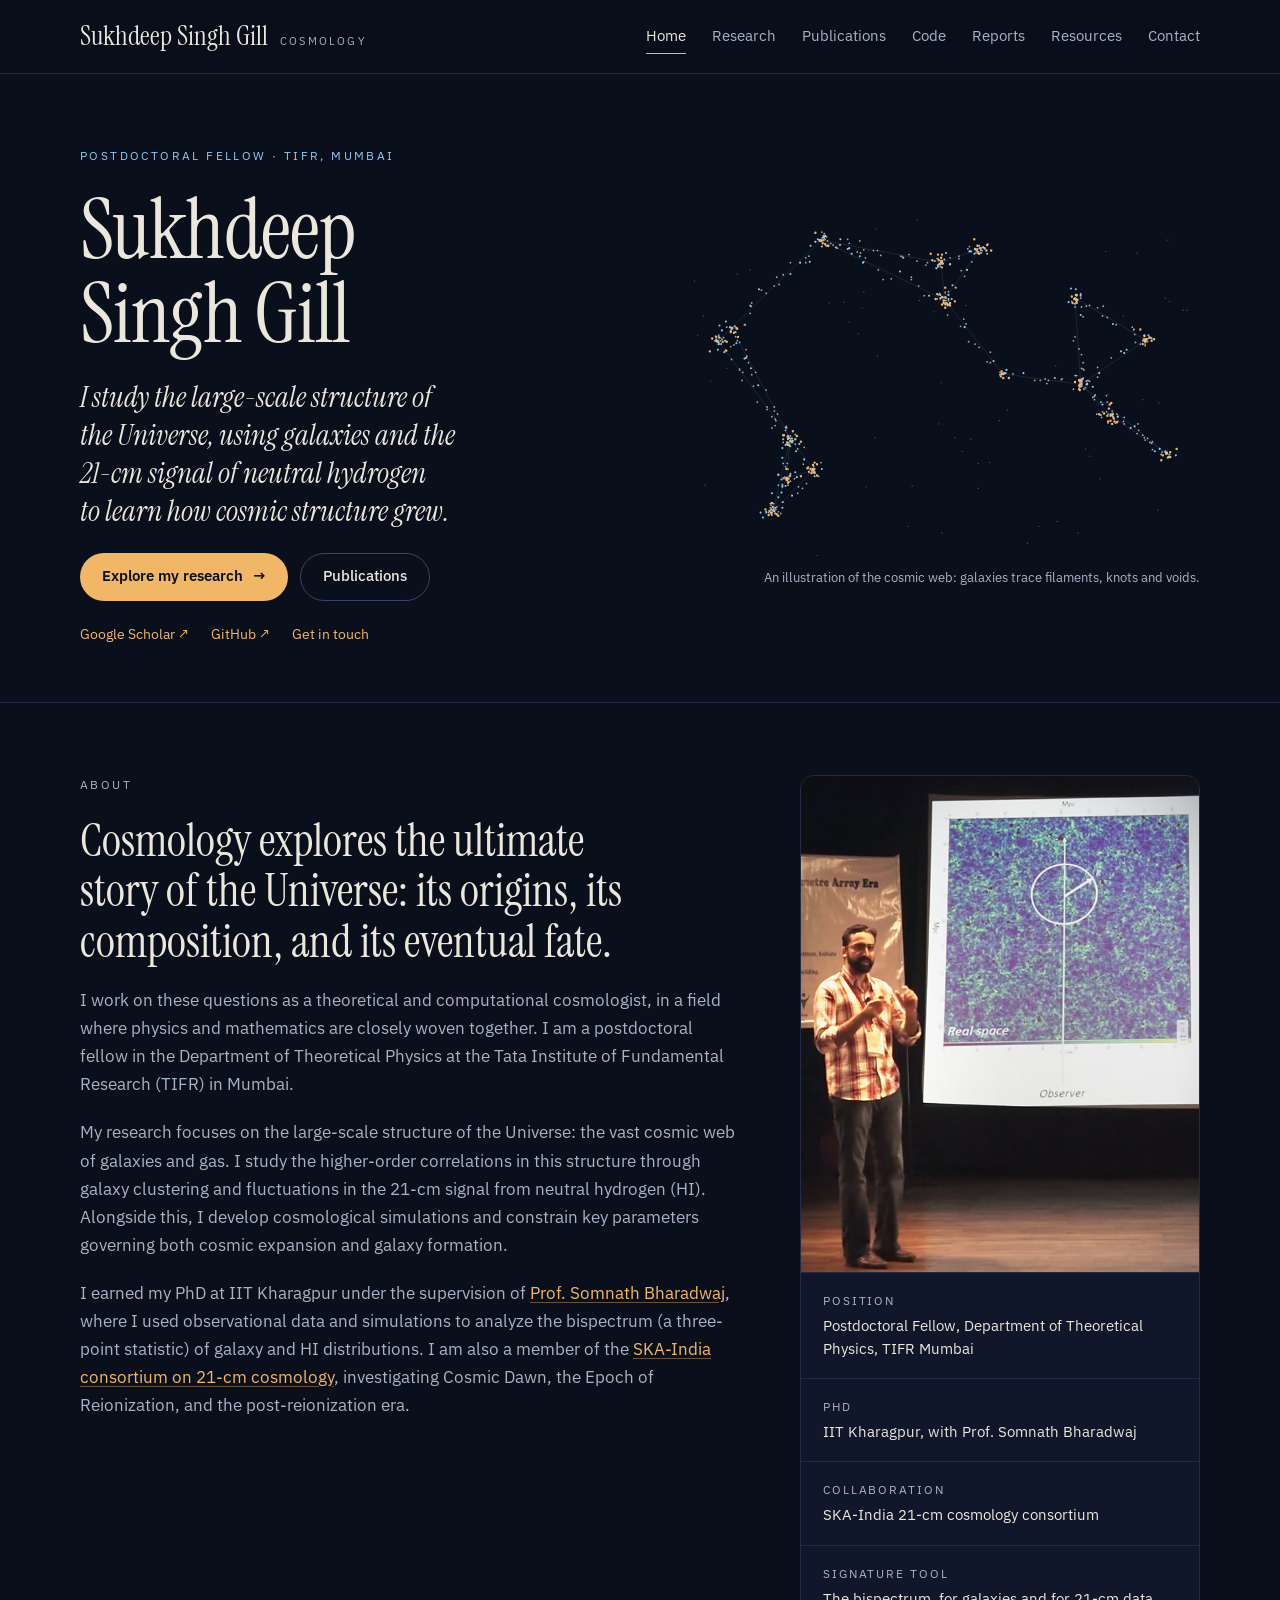
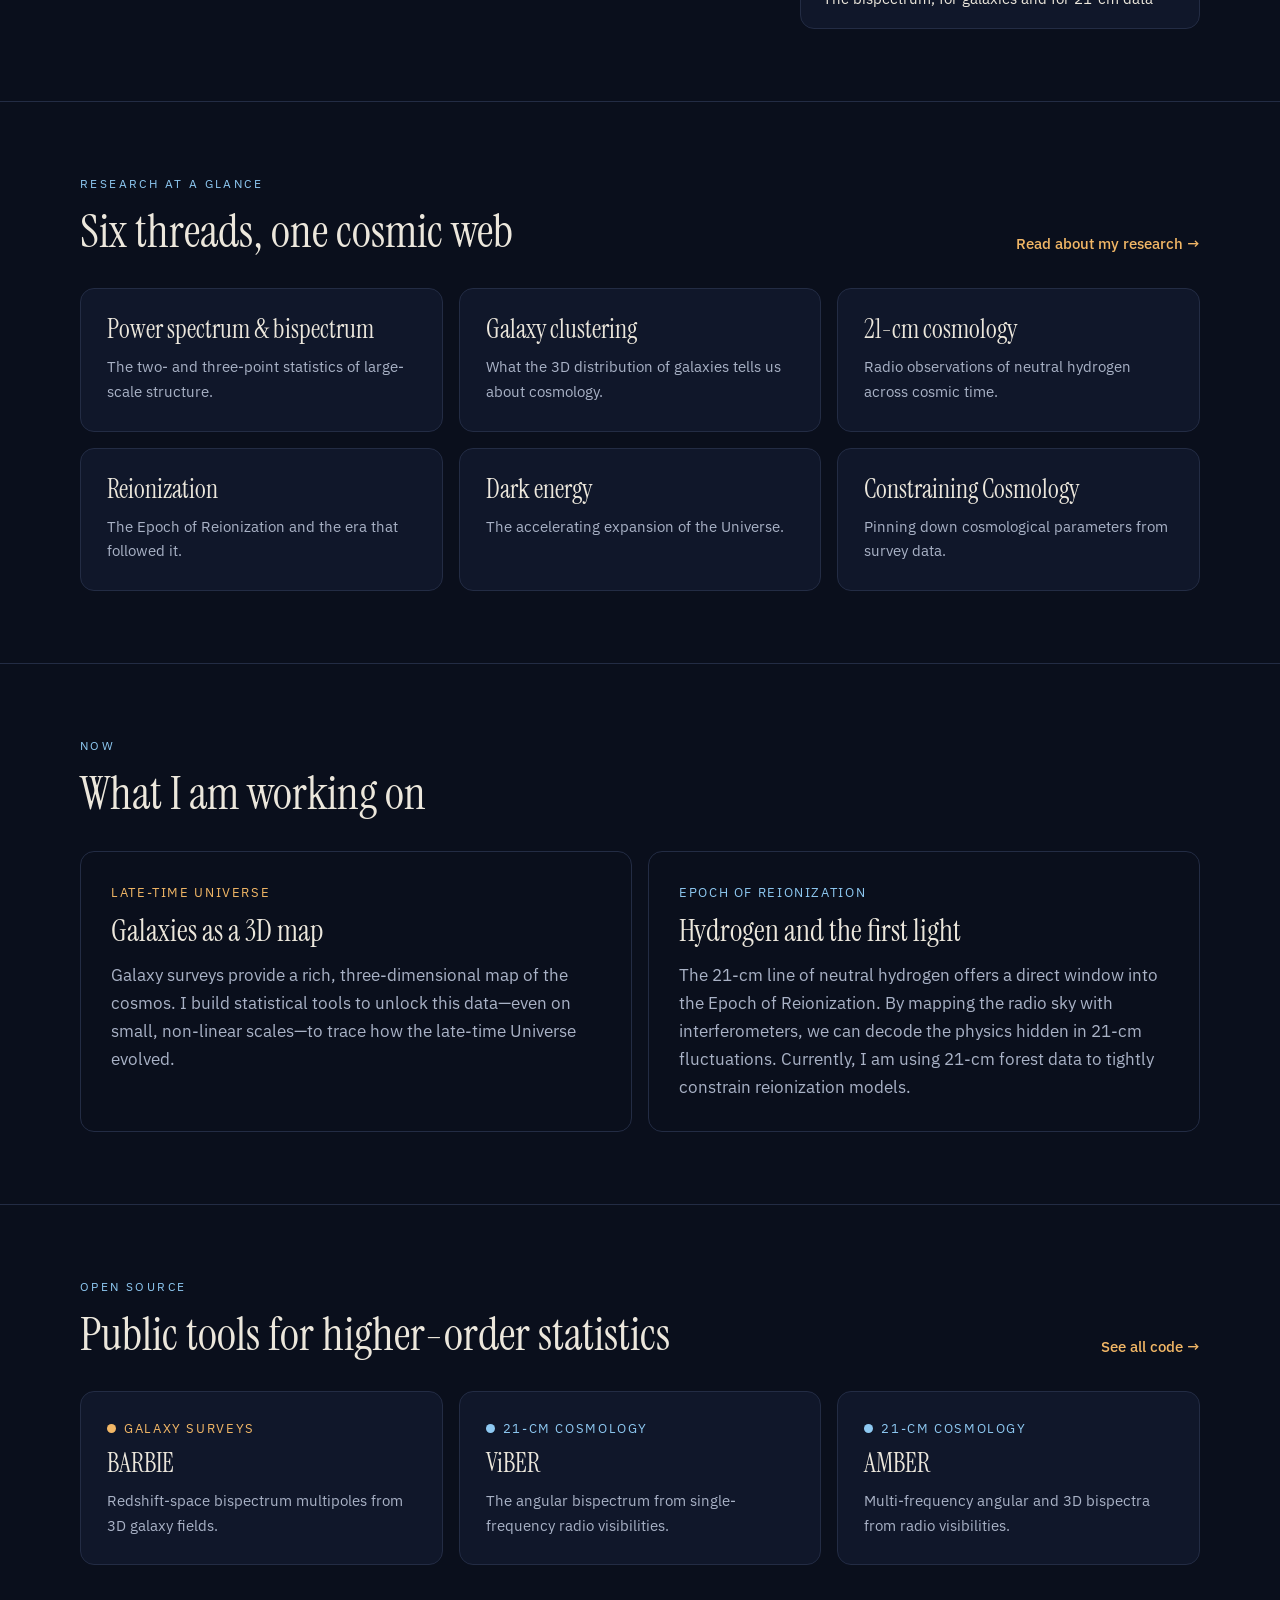
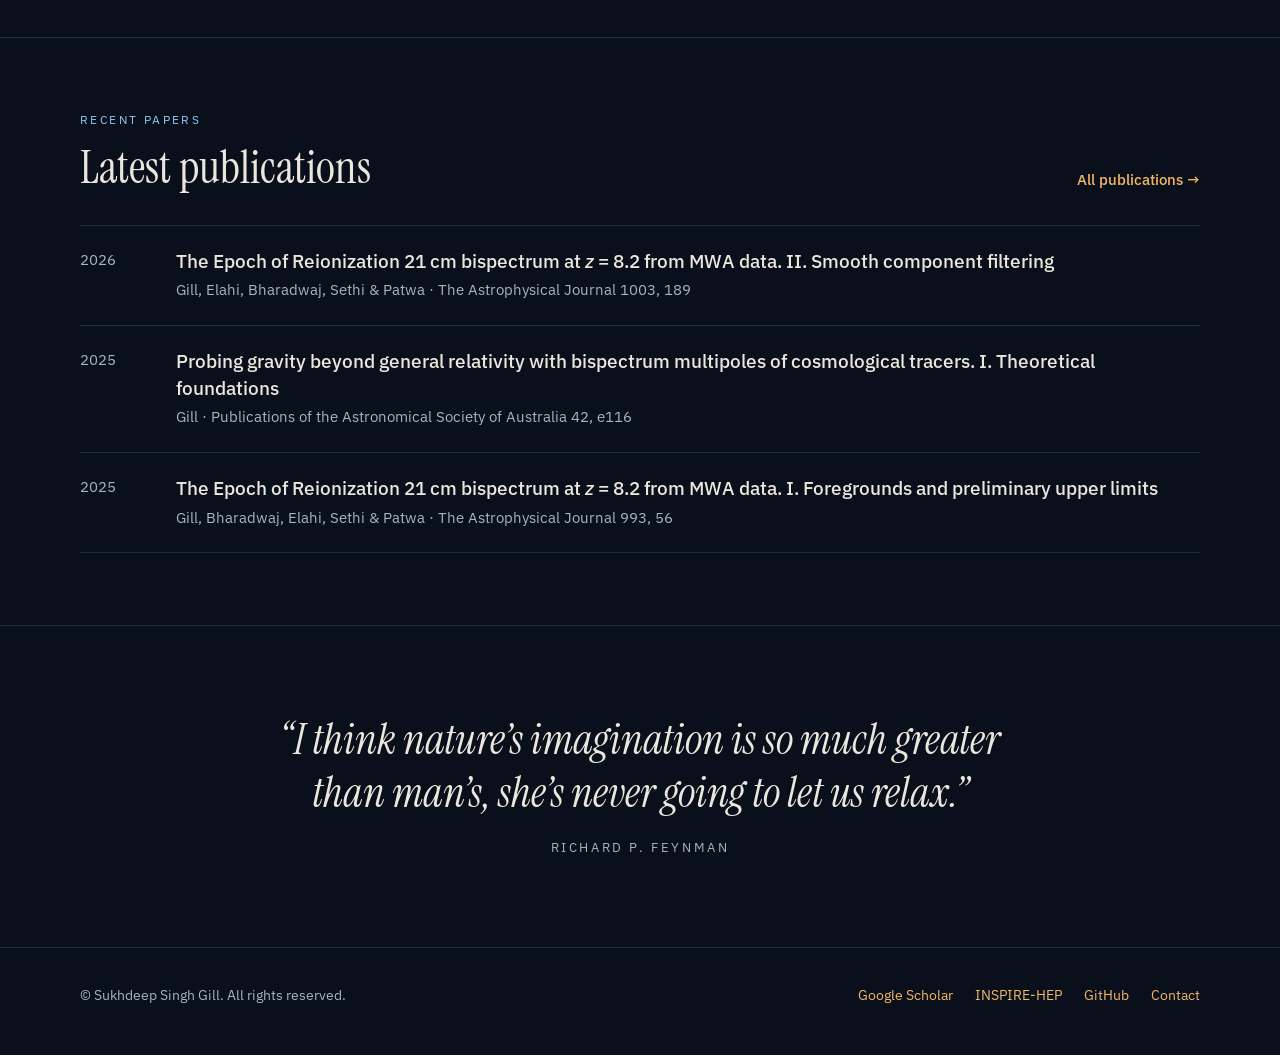
==== commit 25c87051: "Revise text for clarity and precision in index.html" ====
--- a/index.html
+++ b/index.html
@@ -72,10 +72,10 @@
 <div class="wrap split reveal">
 <div class="main prose">
 <p class="eyebrow">About</p>
-<h2 id="about-h" class="h2">Cosmology asks where the Universe came from, what it is made of and where it is going.</h2>
+<h2 id="about-h" class="h2">Cosmology explores the ultimate story of the Universe: its origins, its composition, and its eventual fate.</h2>
 <p>I work on these questions as a theoretical and computational cosmologist, in a field where physics and mathematics are closely woven together. I am a postdoctoral fellow in the Department of Theoretical Physics at the Tata Institute of Fundamental Research (TIFR) in Mumbai.</p>
-<p>My research focuses on the large-scale structure of the Universe: the vast cosmic web of galaxies and gas. I study the higher-order correlations in this structure through galaxy clustering and fluctuations in the 21-cm signal from neutral hydrogen (HI). I also work on constraining cosmological and galaxy-formation parameters, and on building simulations for cosmological studies.</p>
-<p>I did my PhD at IIT Kharagpur under the supervision of <a href="https://sites.google.com/view/somnathbharadwaj/home">Prof. Somnath Bharadwaj</a>. There I studied the bispectrum, a three-point statistic, of galaxy and HI distributions, using both observational data and simulations. I am a member of the <a href="https://sites.google.com/view/eor21cm-india/home">SKA-India consortium on 21-cm cosmology</a>, which covers Cosmic Dawn, the Epoch of Reionization and the post-reionization era.</p>
+<p>My research focuses on the large-scale structure of the Universe: the vast cosmic web of galaxies and gas. I study the higher-order correlations in this structure through galaxy clustering and fluctuations in the 21-cm signal from neutral hydrogen (HI). Alongside this, I develop cosmological simulations and constrain key parameters governing both cosmic expansion and galaxy formation.</p>
+<p>I earned my PhD at IIT Kharagpur under the supervision of <a href="https://sites.google.com/view/somnathbharadwaj/home">Prof. Somnath Bharadwaj</a>, where I used observational data and simulations to analyze the bispectrum (a three-point statistic) of galaxy and HI distributions. I am also a member of the <a href="https://sites.google.com/view/eor21cm-india/home">SKA-India consortium on 21-cm cosmology</a>, investigating Cosmic Dawn, the Epoch of Reionization, and the post-reionization era.</p>
 </div>
 <aside class="side facts" style="flex-basis: 400px" aria-label="At a glance">
 <div class="portrait"><img src="images/portrait.jpg" width="720" height="900" alt="Sukhdeep Singh Gill giving a talk on stage, beside a projected map of a simulated cosmological field with an observer line of sight." onerror="this.parentElement.remove()"></div>
@@ -104,7 +104,7 @@
 <a class="card card-link" href="research.html#window"><span class="card-title">21-cm cosmology</span><span class="small muted">Radio observations of neutral hydrogen across cosmic time.</span></a>
 <a class="card card-link" href="research.html#window"><span class="card-title">Reionization</span><span class="small muted">The Epoch of Reionization and the era that followed it.</span></a>
 <a class="card card-link" href="research.html#idea"><span class="card-title">Dark energy</span><span class="small muted">The accelerating expansion of the Universe.</span></a>
-<a class="card card-link" href="research.html#now"><span class="card-title">Parameter estimation</span><span class="small muted">Pinning down cosmological parameters from survey data.</span></a>
+<a class="card card-link" href="research.html#now"><span class="card-title">Constraining Cosmology</span><span class="small muted">Pinning down cosmological parameters from survey data.</span></a>
 </div>
 </div>
 </section>
@@ -121,12 +121,12 @@
 <article class="card plain">
 <p class="tag amber">Late-time Universe</p>
 <h3 class="h3">Galaxies as a 3D map</h3>
-<p class="muted">Galaxy surveys give us an information-rich, three-dimensional map of the Universe. I build tools that extract as much of that information as possible, including on small, non-linear scales, to understand how the Universe has evolved at late times.</p>
+<p class="muted">Galaxy surveys provide a rich, three-dimensional map of the cosmos. I build statistical tools to unlock this data—even on small, non-linear scales—to trace how the late-time Universe evolved.</p>
 </article>
 <article class="card plain">
 <p class="tag blue">Epoch of Reionization</p>
 <h3 class="h3">Hydrogen and the first light</h3>
-<p class="muted">The 21-cm line of neutral hydrogen lets us study the Epoch of Reionization. We map the sky at radio frequencies with interferometers and extract the information carried by 21-cm fluctuations. I am currently using 21-cm forest data to constrain models of reionization.</p>
+<p class="muted">The 21-cm line of neutral hydrogen offers a direct window into the Epoch of Reionization. By mapping the radio sky with interferometers, we can decode the physics hidden in 21-cm fluctuations. Currently, I am using 21-cm forest data to tightly constrain reionization models.</p>
 </article>
 </div>
 </div>
@@ -137,7 +137,7 @@
 <div class="section-head">
 <div class="stack">
 <p class="eyebrow">Open source</p>
-<h2 id="code-h" class="h2">Estimators anyone can use</h2>
+<h2 id="code-h" class="h2">Public tools for higher-order statistics</h2>
 </div>
 <a class="more" href="code.html">See all code <span class="arrow" aria-hidden="true">→</span></a>
 </div>
--- a/assets/style.css
+++ b/assets/style.css
@@ -231,6 +231,31 @@
 .paper .venue { font-style: italic; }
 .me { color: var(--star); font-weight: 600; }
 .paper .chips { padding-top: 4px; gap: 8px; }
+
+/* ---------- Papers with summaries and figures ---------- */
+[hidden] { display: none !important; }
+.filters { display: flex; flex-direction: column; gap: 10px; padding-top: 6px; }
+button.chip { background: transparent; font: inherit; font-size: 14px; cursor: pointer; }
+.chip[aria-pressed="true"] { border-color: var(--amber); color: var(--star); background: var(--panel-hi); }
+.paper.has-fig { display: grid; grid-template-columns: minmax(0, 1.05fr) minmax(0, 1fr); column-gap: 32px; row-gap: 20px; align-items: start; }
+.paper.has-fig:hover { transform: none; }
+.paper .text { display: flex; flex-direction: column; gap: 10px; min-width: 0; }
+.summary { display: flex; flex-direction: column; gap: 8px; margin-top: 4px; }
+.summary p, .summary-line { font-size: 15.5px; line-height: 1.6; color: var(--dim); }
+.summary .lbl { color: var(--star); font-weight: 600; }
+.paper .fig { display: flex; flex-direction: column; gap: 10px; min-width: 0; }
+.fig-frame { border: 1px solid var(--rule); border-radius: 12px; background: var(--panel); padding: 10px; overflow: hidden; }
+.fig-frame img, .fig-frame svg { display: block; width: 100%; height: auto; }
+.fig-frame.light { background: #fff; border-color: #fff; padding: 12px; }
+.paper .fig figcaption { font-size: 13.5px; line-height: 1.55; color: var(--dim); }
+.fig-kind { display: inline-block; margin-right: 8px; font-size: 11px; letter-spacing: .14em; text-transform: uppercase; color: var(--blue); }
+.nw { white-space: nowrap; }
+.ss { display: inline-flex; flex-direction: column; vertical-align: 0.32em; font-size: .68em; line-height: 1.05; margin-left: 1px; }
+.chart .pt { cursor: default; }
+.chart .pt:hover > circle:not(:last-child), .chart .pt:hover > path:not(:first-of-type) { stroke: #ECE7DC; }
+@media (max-width: 960px) { .paper.has-fig { grid-template-columns: 1fr; } }
+.fig-frame.scroll { overflow-x: auto; }
+@media (max-width: 600px) { .fig-frame.scroll .chart { min-width: 520px; } }
 
 /* ---------- Math ---------- */
 .math { font-family: var(--math); }
@@ -268,6 +293,9 @@
 .frame svg { width: 100%; height: 100%; display: block; padding: 12px; }
 .gallery figcaption { font-size: 15px; line-height: 1.6; color: var(--dim); }
 .gallery figcaption strong { color: var(--star); font-weight: 600; }
+.gallery figure.wide { grid-column: 1 / -1; }
+.frame.auto { aspect-ratio: auto; }
+.frame.auto img { height: auto; }
 
 /* ---------- Code page ---------- */
 .repo { gap: 14px; padding: 30px; }
